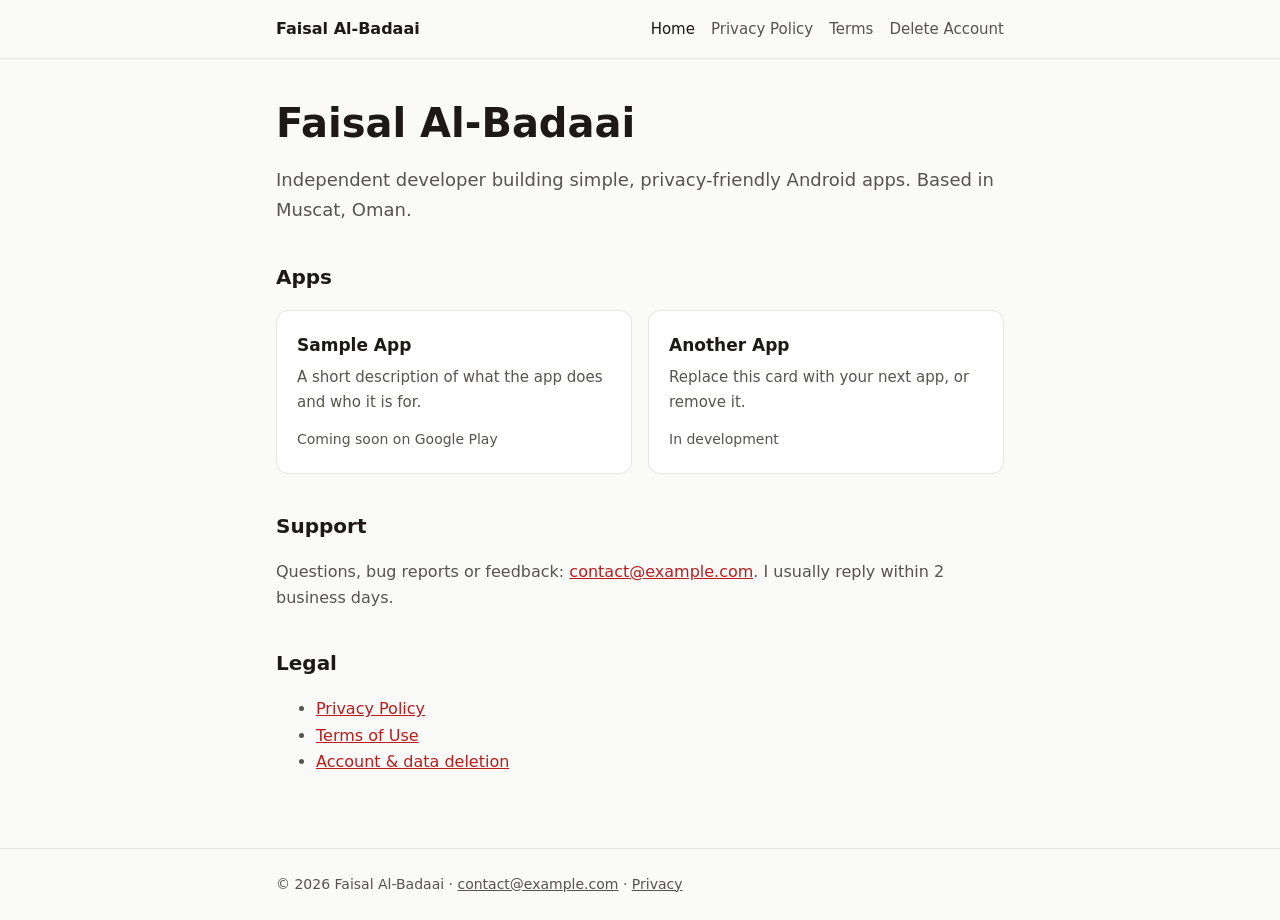
==== index.html @ 8c5a9ddf "Add personal developer site for Google Play Co-Authored-By: Claude Opus 5.5 <noreply@anthropic.com>" ====
<!doctype html>
<html lang="en">
<head>
<meta charset="utf-8">
<meta name="viewport" content="width=device-width, initial-scale=1">
<title>Faisal Al-Badaai</title>
<meta name="description" content="Faisal Al-Badaai, independent Android app developer.">
<link rel="icon" href="favicon.svg" type="image/svg+xml">
<link rel="stylesheet" href="style.css">
</head>
<body>
<header><div class="wrap"><a class="brand" href="index.html">Faisal Al-Badaai</a><nav><a href="index.html" aria-current="page">Home</a><a href="privacy.html">Privacy Policy</a><a href="terms.html">Terms</a><a href="delete-account.html">Delete Account</a></nav></div></header>
<main><div class="wrap">
<h1>Faisal Al-Badaai</h1>
<p class="lead">Independent developer building simple, privacy-friendly Android apps. Based in Muscat, Oman.</p>

<h2>Apps</h2>
<div class="cards">
  <div class="card">
    <h3>Sample App</h3>
    <p>A short description of what the app does and who it is for.</p>
    <span class="meta">Coming soon on Google Play</span>
  </div>
  <div class="card">
    <h3>Another App</h3>
    <p>Replace this card with your next app, or remove it.</p>
    <span class="meta">In development</span>
  </div>
</div>

<h2>Support</h2>
<p>Questions, bug reports or feedback: <a href="mailto:contact@example.com">contact@example.com</a>. I usually reply within 2 business days.</p>

<h2>Legal</h2>
<ul>
  <li><a href="privacy.html">Privacy Policy</a></li>
  <li><a href="terms.html">Terms of Use</a></li>
  <li><a href="delete-account.html">Account &amp; data deletion</a></li>
</ul>
</div></main>
<footer><div class="wrap">&copy; 2026 Faisal Al-Badaai &middot; <a href="mailto:contact@example.com">contact@example.com</a> &middot; <a href="privacy.html">Privacy</a></div></footer>
</body>
</html>
---- style.css ----
:root {
  --bg: #fafaf9;
  --fg: #1c1917;
  --muted: #57534e;
  --card: #ffffff;
  --border: #e7e5e4;
  --accent: #b91c1c;
}
@media (prefers-color-scheme: dark) {
  :root {
    --bg: #0c0a09;
    --fg: #f5f5f4;
    --muted: #a8a29e;
    --card: #1c1917;
    --border: #292524;
    --accent: #f87171;
  }
}
* { box-sizing: border-box; }
html { -webkit-text-size-adjust: 100%; }
body {
  margin: 0;
  background: var(--bg);
  color: var(--fg);
  font: 16px/1.65 system-ui, -apple-system, "Segoe UI", Roboto, sans-serif;
}
.wrap { max-width: 760px; margin: 0 auto; padding: 0 16px; }
header { border-bottom: 1px solid var(--border); }
header .wrap { display: flex; flex-wrap: wrap; gap: 8px 20px; align-items: center; justify-content: space-between; padding-top: 16px; padding-bottom: 16px; }
.brand { font-weight: 700; color: var(--fg); text-decoration: none; }
nav { display: flex; flex-wrap: wrap; gap: 4px 16px; font-size: 15px; }
nav a { color: var(--muted); text-decoration: none; }
nav a:hover, nav a[aria-current] { color: var(--fg); }
main { padding: 40px 0 56px; }
h1 { font-size: clamp(28px, 6vw, 40px); line-height: 1.2; margin: 0 0 12px; }
h2 { font-size: 20px; margin: 36px 0 8px; }
p, li { color: var(--muted); }
strong { color: var(--fg); }
a { color: var(--accent); }
.lead { font-size: 18px; }
.cards { display: grid; grid-template-columns: repeat(auto-fit, minmax(220px, 1fr)); gap: 16px; margin-top: 16px; }
.card { background: var(--card); border: 1px solid var(--border); border-radius: 12px; padding: 20px; }
.card h3 { margin: 0 0 6px; font-size: 17px; }
.card p { margin: 0 0 12px; font-size: 15px; }
.meta { font-size: 14px; color: var(--muted); }
footer { border-top: 1px solid var(--border); padding: 24px 0; font-size: 14px; color: var(--muted); }
footer a { color: var(--muted); }
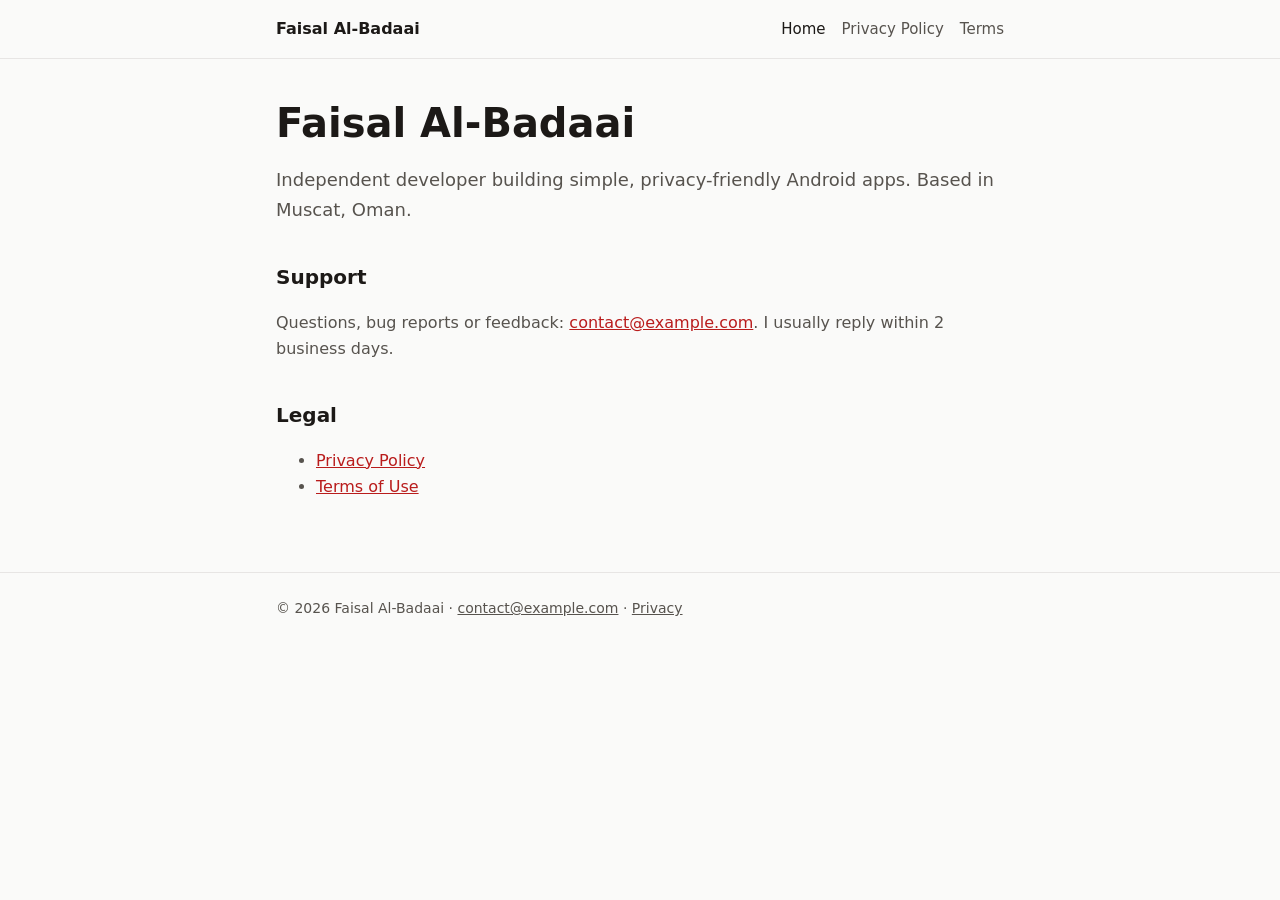
==== commit b1f84e26: "Remove apps section and account deletion page Co-Authored-By: Claude Opus 5.5 <noreply@anthropic.com" ====
--- a/index.html
+++ b/index.html
@@ -9,24 +9,10 @@
 <link rel="stylesheet" href="style.css">
 </head>
 <body>
-<header><div class="wrap"><a class="brand" href="index.html">Faisal Al-Badaai</a><nav><a href="index.html" aria-current="page">Home</a><a href="privacy.html">Privacy Policy</a><a href="terms.html">Terms</a><a href="delete-account.html">Delete Account</a></nav></div></header>
+<header><div class="wrap"><a class="brand" href="index.html">Faisal Al-Badaai</a><nav><a href="index.html" aria-current="page">Home</a><a href="privacy.html">Privacy Policy</a><a href="terms.html">Terms</a></nav></div></header>
 <main><div class="wrap">
 <h1>Faisal Al-Badaai</h1>
 <p class="lead">Independent developer building simple, privacy-friendly Android apps. Based in Muscat, Oman.</p>
-
-<h2>Apps</h2>
-<div class="cards">
-  <div class="card">
-    <h3>Sample App</h3>
-    <p>A short description of what the app does and who it is for.</p>
-    <span class="meta">Coming soon on Google Play</span>
-  </div>
-  <div class="card">
-    <h3>Another App</h3>
-    <p>Replace this card with your next app, or remove it.</p>
-    <span class="meta">In development</span>
-  </div>
-</div>
 
 <h2>Support</h2>
 <p>Questions, bug reports or feedback: <a href="mailto:contact@example.com">contact@example.com</a>. I usually reply within 2 business days.</p>
@@ -35,7 +21,6 @@
 <ul>
   <li><a href="privacy.html">Privacy Policy</a></li>
   <li><a href="terms.html">Terms of Use</a></li>
-  <li><a href="delete-account.html">Account &amp; data deletion</a></li>
 </ul>
 </div></main>
 <footer><div class="wrap">&copy; 2026 Faisal Al-Badaai &middot; <a href="mailto:contact@example.com">contact@example.com</a> &middot; <a href="privacy.html">Privacy</a></div></footer>
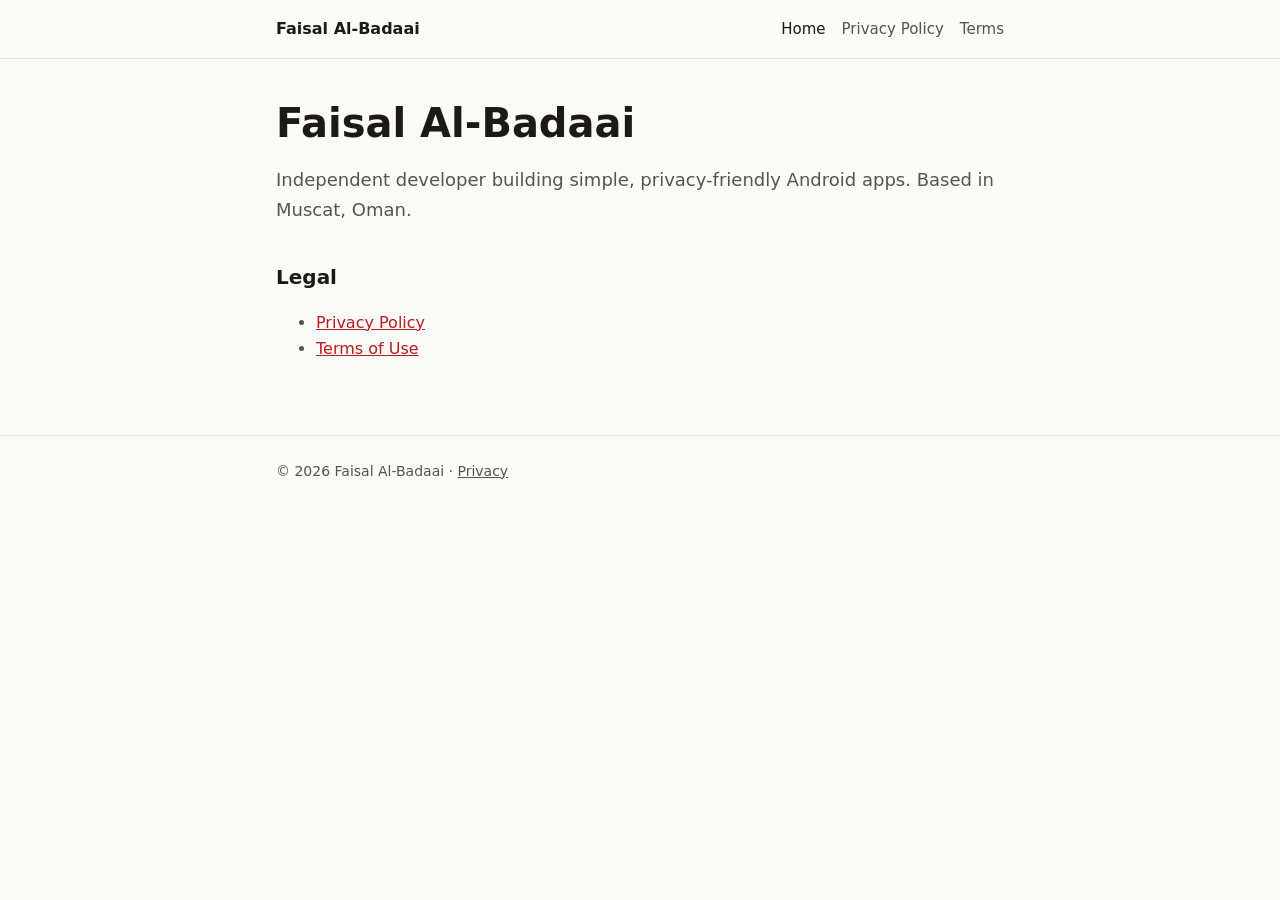
==== commit 5ea58d68: "Remove support section and placeholder contact email Co-Authored-By: Claude Opus 5.5 <noreply@anthro" ====
--- a/index.html
+++ b/index.html
@@ -14,15 +14,12 @@
 <h1>Faisal Al-Badaai</h1>
 <p class="lead">Independent developer building simple, privacy-friendly Android apps. Based in Muscat, Oman.</p>
 
-<h2>Support</h2>
-<p>Questions, bug reports or feedback: <a href="mailto:contact@example.com">contact@example.com</a>. I usually reply within 2 business days.</p>
-
 <h2>Legal</h2>
 <ul>
   <li><a href="privacy.html">Privacy Policy</a></li>
   <li><a href="terms.html">Terms of Use</a></li>
 </ul>
 </div></main>
-<footer><div class="wrap">&copy; 2026 Faisal Al-Badaai &middot; <a href="mailto:contact@example.com">contact@example.com</a> &middot; <a href="privacy.html">Privacy</a></div></footer>
+<footer><div class="wrap">&copy; 2026 Faisal Al-Badaai &middot; <a href="privacy.html">Privacy</a></div></footer>
 </body>
 </html>
--- a/style.css
+++ b/style.css
@@ -2,7 +2,6 @@
   --bg: #fafaf9;
   --fg: #1c1917;
   --muted: #57534e;
-  --card: #ffffff;
   --border: #e7e5e4;
   --accent: #b91c1c;
 }
@@ -11,7 +10,6 @@
     --bg: #0c0a09;
     --fg: #f5f5f4;
     --muted: #a8a29e;
-    --card: #1c1917;
     --border: #292524;
     --accent: #f87171;
   }
@@ -38,10 +36,6 @@
 strong { color: var(--fg); }
 a { color: var(--accent); }
 .lead { font-size: 18px; }
-.cards { display: grid; grid-template-columns: repeat(auto-fit, minmax(220px, 1fr)); gap: 16px; margin-top: 16px; }
-.card { background: var(--card); border: 1px solid var(--border); border-radius: 12px; padding: 20px; }
-.card h3 { margin: 0 0 6px; font-size: 17px; }
-.card p { margin: 0 0 12px; font-size: 15px; }
 .meta { font-size: 14px; color: var(--muted); }
 footer { border-top: 1px solid var(--border); padding: 24px 0; font-size: 14px; color: var(--muted); }
 footer a { color: var(--muted); }
